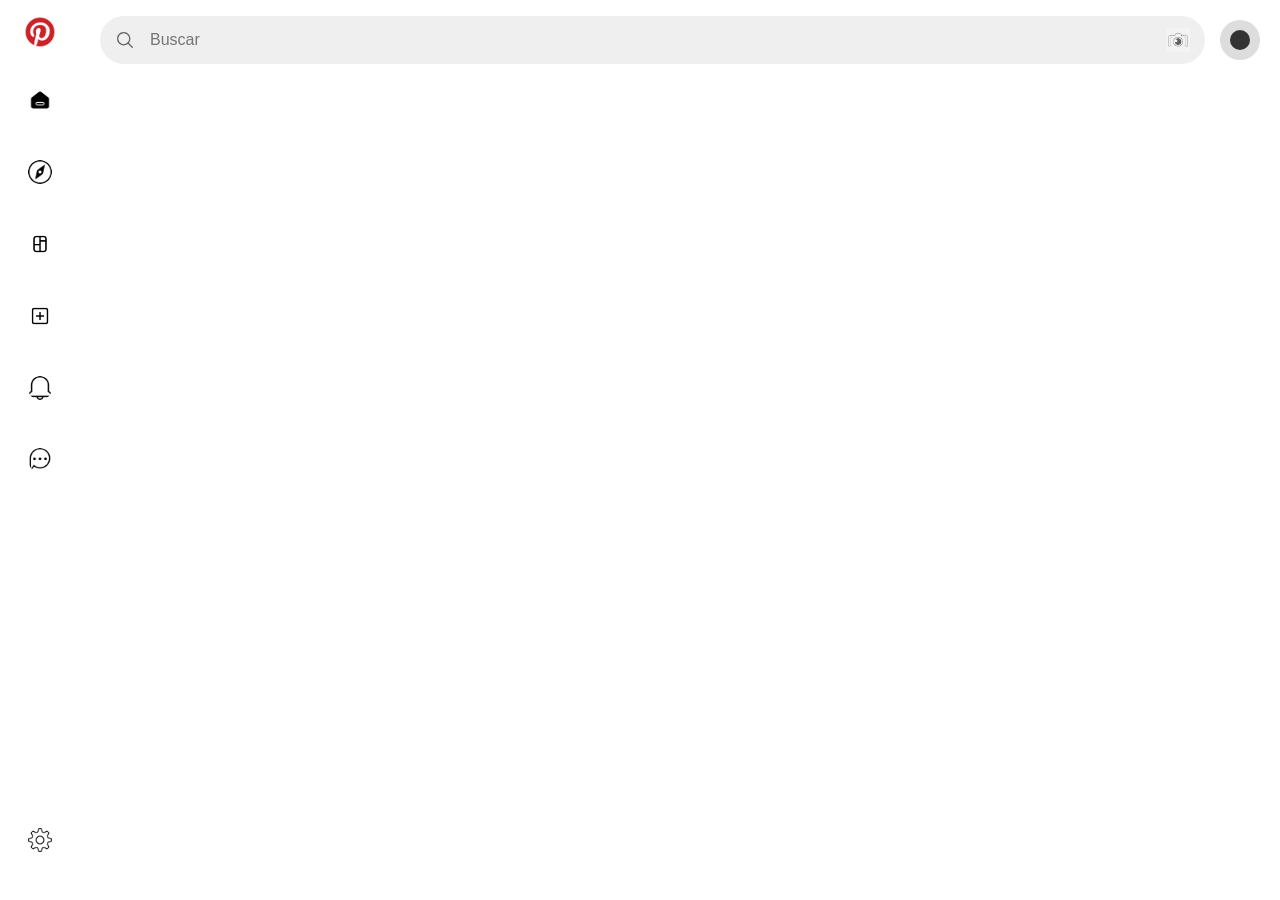
==== index.html @ cf669f78 "cambios iniciales detalle.html y .css" ====
<!DOCTYPE html>
<html lang="es">
<head>
    <meta charset="UTF-8">
    <meta name="viewport" content="width=device-width, initial-scale=1.0">
    <title>Publify</title>
    <script src="https://code.jquery.com/jquery-3.7.1.min.js"></script>
    <link rel="icon" href="/imagenes/pinterest-badge-logo-png_seeklogo-157893.png" type="image/png">
    <link rel="stylesheet" href="/css/index.css">
</head>
<body>

    <nav class="sidebar">
        <div class="logo-container">
            <img src="/imagenes/pinterest-badge-logo-png_seeklogo-157893.png" alt="Pinterest Logo" class="logo-img">
        </div>
        
        <div class="nav-icons">
            <img src="/imagenes/images.png" class="icon" alt="Inicio">
            <img src="/imagenes/images2.png" class="icon" alt="Explorar">
            <img src="/imagenes/collage.png" class="icon" alt="Tableros">
            <img src="/imagenes/filled-plus-2-math.png" class="icon" alt="Crear">
            <img src="/imagenes/552872.png" class="icon" alt="Notificaciones">
            <img src="/imagenes/151801.png" class="icon" alt="Mensajes">
        </div>

        <div class="settings-container">
            <img src="/imagenes/657089.png" class="icon" alt="Ajustes">
        </div>
    </nav>

    <div class="main-wrapper">
        <header>
            <div class="search-container">
                <img src="/imagenes/search.png" class="search-icon" alt="search">
                <input type="text" id="main-search" placeholder="Buscar">
                <img src="/imagenes/camera.png" class="camera-icon" alt="camera">
            </div>
            <div class="profile-icon">
                <svg viewBox="0 0 24 24" width="24" height="24" fill="#333"><circle cx="12" cy="12" r="10"/></svg>
            </div>
        </header>

        <main id="pinterest-container" class="masonry-grid"></main>
    </div>

    <script>
        $(document).ready(function() {
            // Efecto jQuery para el buscador
            $('#main-search').on('focus', function() {
                $('.search-container').css('background-color', '#e0e0e0');
            }).on('blur', function() {
                $('.search-container').css('background-color', '#efefef');
            });
        });
    </script>
    
    <script src="/scripts.js"></script>
</body>
</html>
---- css/index.css ----
/* Reset básico */
* { 
    margin: 0; 
    padding: 0; 
    box-sizing: border-box; 
}

body { 
    display: flex; 
    min-height: 100vh; 
    font-family: -apple-system, BlinkMacSystemFont, "Segoe UI", Roboto, Helvetica, Arial, sans-serif; 
    background-color: #ffffff;
}

/* --- SIDEBAR FIJA --- */
.sidebar { 
    width: 80px; 
    height: 100vh;
    position: fixed;
    left: 0;
    top: 0;
    display: flex; 
    flex-direction: column; 
    align-items: center; 
    padding: 16px 0; 
    background-color: white;
    z-index: 1000;
}

.logo-container { margin-bottom: 24px; }
.logo-img { width: 32px; height: 32px; cursor: pointer; border-radius: 50%; transition: transform 0.2s; }
.logo-img:hover { transform: scale(1.1); }

.nav-icons {
    display: flex;
    flex-direction: column;
    gap: 24px; 
    flex-grow: 1;
}

.settings-container {
    margin-top: auto; 
    padding-bottom: 20px;
}

.icon {
    width: 48px;
    height: 48px;
    padding: 12px;
    display: flex;
    align-items: center;
    justify-content: center;
    cursor: pointer;
    border-radius: 50%;
    transition: background-color 0.2s ease, transform 0.2s;
}

.icon:hover { background-color: #efefef; transform: scale(1.05); }

/* --- CONTENIDO PRINCIPAL --- */
.main-wrapper { 
    flex: 1; 
    margin-left: 80px; 
    display: flex; 
    flex-direction: column; 
}

/* --- HEADER --- */
header {
    display: flex;
    align-items: center;
    padding: 10px 20px;
    height: 80px;
    gap: 15px;
}

.search-container {
    flex-grow: 1;
    display: flex;
    align-items: center;
    background-color: #efefef;
    border-radius: 25px;
    padding: 0 15px;
    height: 48px;
    transition: background-color 0.2s;
}

.search-container:hover { background-color: #e0e0e0; }

.search-icon { width: 20px; height: 20px; opacity: 0.6; }
.camera-icon { width: 24px; height: 24px; cursor: pointer; opacity: 0.6; }

input {
    flex-grow: 1;
    background-color: transparent;
    border: none;
    padding: 10px 15px;
    font-size: 16px;
    outline: none;
}

.profile-icon {
    width: 40px;
    height: 40px;
    border-radius: 50%;
    background-color: #ddd;
    display: flex;
    align-items: center;
    justify-content: center;
    cursor: pointer;
    transition: transform 0.2s;
}

.profile-icon:hover { transform: scale(1.1); }

/* --- CUADRÍCULA MASONRY CON EFECTO HOVER --- */
.masonry-grid { 
    column-count: 5; 
    column-gap: 15px; 
    padding: 20px; 
}

.post-card { 
    display: inline-block;
    width: 100%;
    break-inside: avoid; 
    margin-bottom: 15px;
    cursor: pointer;
    transition: transform 0.3s ease;
    background-color: #ffffff;
    border-radius: 16px;
    box-shadow: 0 2px 5px rgba(0,0,0,0.1); /* Agregado para mejor visibilidad */
    overflow: hidden;
}

.post-card:hover {
    transform: scale(1.02); 
    filter: brightness(90%); 
}

.post-card img { 
    width: 100%; 
    display: block; 
    border-radius: 16px 16px 0 0; 
}

/* Estilo para el texto del título en la tarjeta */
.post-card p {
    padding: 12px 16px;
    font-size: 14px;
    color: #333333;
    font-weight: bold;
    text-align: left;
    white-space: nowrap;
    overflow: hidden;
    text-overflow: ellipsis;
}

.detail-page {
    background-color: rgba(0, 0, 0, 0.7);
    display: flex;
    justify-content: center;
    align-items: center;
    min-height: 100vh;
}

.back-btn {
    position: absolute;
    top: 20px; left: 20px;
    background: white;
    border-radius: 50%;
    width: 40px; height: 40px;
    border: none; cursor: pointer;
}

.pin-img {
    display: block !important;
    visibility: visible !important;
    max-width: 100%;
}

/* Responsividad */
@media (max-width: 1200px) { .masonry-grid { column-count: 4; } }
@media (max-width: 900px) { .masonry-grid { column-count: 3; } }
@media (max-width: 600px) { .masonry-grid { column-count: 2; } }
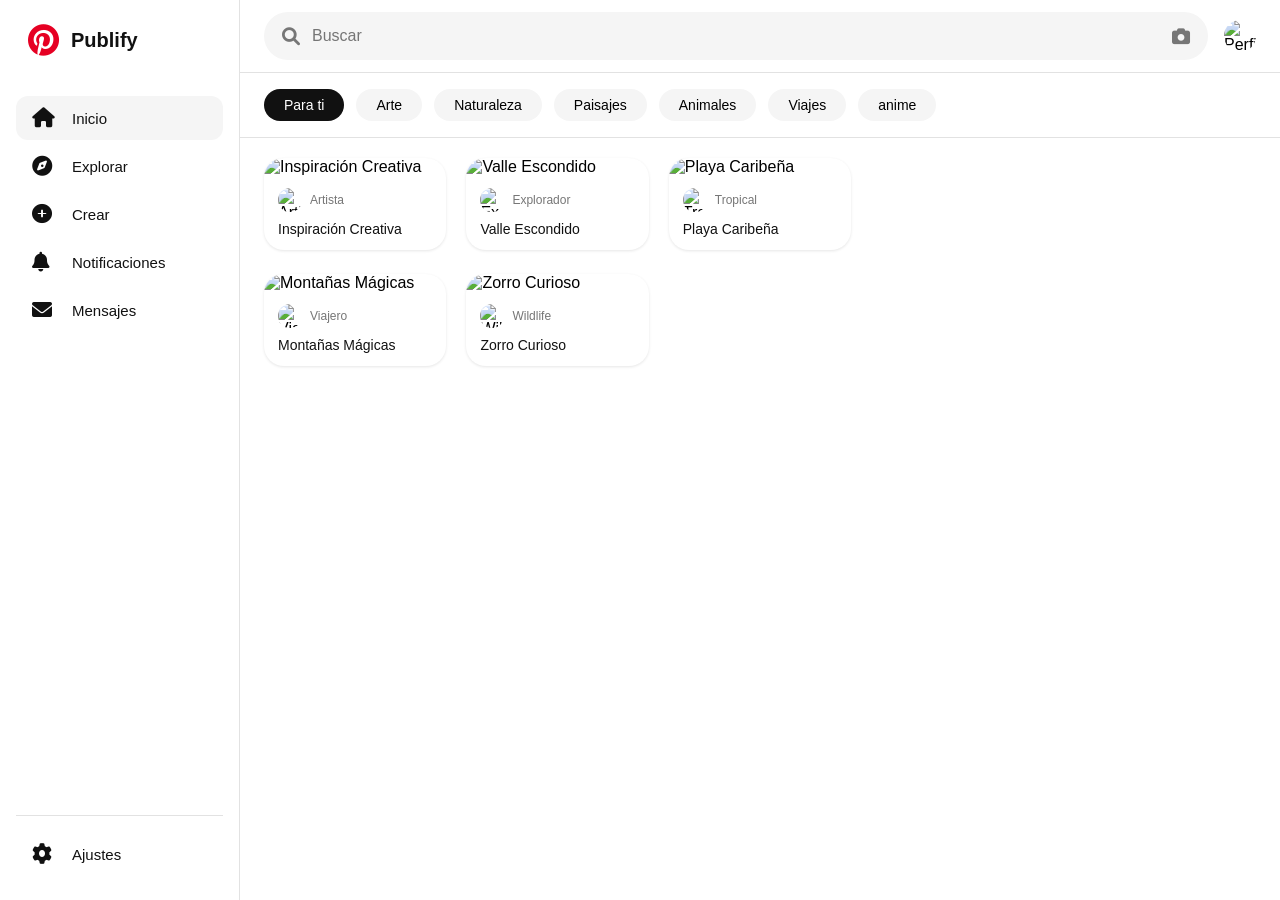
==== commit a2e1bab4: "cambios index simples" ====
--- a/index.html
+++ b/index.html
@@ -3,58 +3,290 @@
 <head>
     <meta charset="UTF-8">
     <meta name="viewport" content="width=device-width, initial-scale=1.0">
-    <title>Publify</title>
+    <title>Publify | Inspiración visual</title>
     <script src="https://code.jquery.com/jquery-3.7.1.min.js"></script>
-    <link rel="icon" href="/imagenes/pinterest-badge-logo-png_seeklogo-157893.png" type="image/png">
+    <link rel="stylesheet" href="https://cdnjs.cloudflare.com/ajax/libs/font-awesome/6.0.0-beta3/css/all.min.css">
     <link rel="stylesheet" href="/css/index.css">
 </head>
 <body>
 
     <nav class="sidebar">
         <div class="logo-container">
-            <img src="/imagenes/pinterest-badge-logo-png_seeklogo-157893.png" alt="Pinterest Logo" class="logo-img">
+            <i class="fab fa-pinterest"></i>
+            <span class="logo-text">Publify</span>
         </div>
         
         <div class="nav-icons">
-            <img src="/imagenes/images.png" class="icon" alt="Inicio">
-            <img src="/imagenes/images2.png" class="icon" alt="Explorar">
-            <img src="/imagenes/collage.png" class="icon" alt="Tableros">
-            <img src="/imagenes/filled-plus-2-math.png" class="icon" alt="Crear">
-            <img src="/imagenes/552872.png" class="icon" alt="Notificaciones">
-            <img src="/imagenes/151801.png" class="icon" alt="Mensajes">
+            <div class="nav-item active"><i class="fas fa-home"></i><span>Inicio</span></div>
+            <div class="nav-item"><i class="fas fa-compass"></i><span>Explorar</span></div>
+            <div class="nav-item"><i class="fas fa-plus-circle"></i><span>Crear</span></div>
+            <div class="nav-item"><i class="fas fa-bell"></i><span>Notificaciones</span></div>
+            <div class="nav-item"><i class="fas fa-envelope"></i><span>Mensajes</span></div>
         </div>
 
         <div class="settings-container">
-            <img src="/imagenes/657089.png" class="icon" alt="Ajustes">
+            <div class="nav-item"><i class="fas fa-cog"></i><span>Ajustes</span></div>
         </div>
     </nav>
 
     <div class="main-wrapper">
         <header>
+            <button class="menu-toggle" id="menuToggle"><i class="fas fa-bars"></i></button>
             <div class="search-container">
-                <img src="/imagenes/search.png" class="search-icon" alt="search">
+                <i class="fas fa-search"></i>
                 <input type="text" id="main-search" placeholder="Buscar">
-                <img src="/imagenes/camera.png" class="camera-icon" alt="camera">
+                <i class="fas fa-camera"></i>
             </div>
             <div class="profile-icon">
-                <svg viewBox="0 0 24 24" width="24" height="24" fill="#333"><circle cx="12" cy="12" r="10"/></svg>
+                <img src="https://i.pravatar.cc/100?img=12" alt="Perfil">
             </div>
         </header>
 
+        <!-- Barra de categorías -->
+        <div class="categories-bar">
+            <button class="category-btn active" data-categoria="todos">Para ti</button>
+            <button class="category-btn" data-categoria="Arte">Arte</button>
+            <button class="category-btn" data-categoria="Naturaleza">Naturaleza</button>
+            <button class="category-btn" data-categoria="Paisajes">Paisajes</button>
+            <button class="category-btn" data-categoria="Animales">Animales</button>
+            <button class="category-btn" data-categoria="Viajes">Viajes</button>
+            <button class="category-btn" data-categoria="Anime">anime</button>
+        </div>
+
         <main id="pinterest-container" class="masonry-grid"></main>
+
+        <div class="loader" id="loader" style="display: none;">
+            <div class="spinner"></div>
+            <p>Cargando más ideas...</p>
+        </div>
     </div>
 
     <script>
         $(document).ready(function() {
-            // Efecto jQuery para el buscador
-            $('#main-search').on('focus', function() {
-                $('.search-container').css('background-color', '#e0e0e0');
-            }).on('blur', function() {
-                $('.search-container').css('background-color', '#efefef');
-            });
+            let allPosts = [];
+            let displayedPosts = [];
+            let currentCategory = 'todos';
+            let isLoading = false;
+            let currentPage = 0;
+            const POSTS_PER_PAGE = 12;
+
+            // ========== OBTENER POSTS DE LA API ==========
+            async function fetchPosts() {
+                try {
+                    const response = await fetch('http://localhost:8000/posts');
+                    allPosts = await response.json();
+                    
+                    // Agregar datos adicionales si faltan
+                    allPosts = allPosts.map(post => ({
+                        ...post,
+                        autor_nombre: post.autor_nombre || "Usuario Anónimo",
+                        categoria: post.categoria || "Inspiración",
+                        likes: Math.floor(Math.random() * 500) + 10
+                    }));
+                    
+                    filterAndDisplayPosts();
+                } catch (error) {
+                    console.error('Error:', error);
+                    // Datos de respaldo
+                    allPosts = [
+                        { id: 1, url: "https://images.unsplash.com/photo-1517841905240-472988babdf9?w=600", titulo: "Inspiración Creativa", categoria: "Arte", autor_nombre: "Artista", likes: 234 },
+                        { id: 2, url: "https://images.unsplash.com/photo-1506744038136-46273834b3fb?w=600", titulo: "Montañas Mágicas", categoria: "Paisajes", autor_nombre: "Viajero", likes: 567 },
+                        { id: 3, url: "https://images.unsplash.com/photo-1470071459604-3b5ec3a7fe05?w=600", titulo: "Valle Escondido", categoria: "Naturaleza", autor_nombre: "Explorador", likes: 892 },
+                        { id: 4, url: "https://images.unsplash.com/photo-1474511320723-9a56873867b5?w=600", titulo: "Zorro Curioso", categoria: "Animales", autor_nombre: "Wildlife", likes: 445 },
+                        { id: 5, url: "https://images.unsplash.com/photo-1507525428034-b723cf961d3e?w=600", titulo: "Playa Caribeña", categoria: "Viajes", autor_nombre: "Tropical", likes: 1234 }
+                    ];
+                    filterAndDisplayPosts();
+                }
+            }
+
+            // ========== FILTRAR POSTS ==========
+            function filterAndDisplayPosts() {
+                let filtered = [...allPosts];
+                
+                // Filtrar por categoría
+                if (currentCategory !== 'todos') {
+                    filtered = filtered.filter(post => post.categoria === currentCategory);
+                }
+                
+                // Filtrar por búsqueda
+                const searchTerm = $('#main-search').val().toLowerCase();
+                if (searchTerm) {
+                    filtered = filtered.filter(post => 
+                        post.titulo.toLowerCase().includes(searchTerm) ||
+                        post.autor_nombre.toLowerCase().includes(searchTerm)
+                    );
+                }
+                
+                displayedPosts = filtered;
+                currentPage = 0;
+                $('#pinterest-container').empty();
+                loadMorePosts();
+            }
+
+            // ========== CARGAR MÁS POSTS (INFINITE SCROLL) ==========
+            function loadMorePosts() {
+                if (isLoading) return;
+                isLoading = true;
+                $('#loader').show();
+                
+                setTimeout(() => {
+                    const start = currentPage * POSTS_PER_PAGE;
+                    const end = start + POSTS_PER_PAGE;
+                    const postsToLoad = displayedPosts.slice(start, end);
+                    
+                    postsToLoad.forEach(post => renderPostCard(post));
+                    
+                    currentPage++;
+                    isLoading = false;
+                    $('#loader').hide();
+                }, 200);
+            }
+
+            // ========== RENDERIZAR TARJETA (CON REDIRECCIÓN FUNCIONAL) ==========
+            function renderPostCard(post) {
+                const card = $('<div>').addClass('post-card');
+                
+                // Verificar si está guardado
+                const isSaved = localStorage.getItem(`saved_${post.id}`) === 'true';
+                
+                // Verificar likes
+                let likesCount = post.likes;
+                let isLiked = false;
+                const savedLikes = localStorage.getItem(`likes_${post.id}`);
+                if (savedLikes) {
+                    const data = JSON.parse(savedLikes);
+                    likesCount = data.count;
+                    isLiked = data.liked;
+                }
+                
+                const cardHtml = `
+                    <div class="post-image-wrapper">
+                        <img src="${post.url}" alt="${post.titulo}" class="pin-img-click" loading="lazy">
+                        <div class="post-overlay">
+                            <button class="save-pin-btn ${isSaved ? 'saved' : ''}" data-id="${post.id}">
+                                <i class="${isSaved ? 'fas fa-check' : 'fas fa-save'}"></i>
+                                <span>${isSaved ? 'Guardado' : 'Guardar'}</span>
+                            </button>
+                            <button class="like-pin-btn ${isLiked ? 'liked' : ''}" data-id="${post.id}">
+                                <i class="${isLiked ? 'fas fa-heart' : 'far fa-heart'}"></i>
+                                <span class="likes-count">${likesCount.toLocaleString()}</span>
+                            </button>
+                        </div>
+                    </div>
+                    <div class="post-info">
+                        <div class="post-author">
+                            <img src="https://i.pravatar.cc/100?img=${post.autor_nombre.length}" alt="${post.autor_nombre}">
+                            <span>${escapeHtml(post.autor_nombre)}</span>
+                        </div>
+                        <p class="post-title">${escapeHtml(post.titulo)}</p>
+                    </div>
+                `;
+                
+                card.html(cardHtml);
+                
+                // ========== REDIRECCIÓN A DETALLE (FUNCIONAL) ==========
+                card.find('.pin-img-click').on('click', function(e) {
+                    e.stopPropagation();
+                    window.location.href = `detalle.html?image=${encodeURIComponent(post.url)}`;
+                });
+                
+                // También redirige al hacer clic en el título o autor
+                card.find('.post-title, .post-author').on('click', function(e) {
+                    e.stopPropagation();
+                    window.location.href = `detalle.html?image=${encodeURIComponent(post.url)}`;
+                });
+                
+                // Botón guardar
+                card.find('.save-pin-btn').on('click', function(e) {
+                    e.stopPropagation();
+                    const btn = $(this);
+                    const postId = btn.data('id');
+                    const isCurrentlySaved = localStorage.getItem(`saved_${postId}`) === 'true';
+                    
+                    if (isCurrentlySaved) {
+                        localStorage.removeItem(`saved_${postId}`);
+                        btn.removeClass('saved');
+                        btn.html('<i class="fas fa-save"></i><span>Guardar</span>');
+                    } else {
+                        localStorage.setItem(`saved_${postId}`, 'true');
+                        btn.addClass('saved');
+                        btn.html('<i class="fas fa-check"></i><span>Guardado</span>');
+                    }
+                });
+                
+                // Botón like
+                card.find('.like-pin-btn').on('click', function(e) {
+                    e.stopPropagation();
+                    const btn = $(this);
+                    const postId = btn.data('id');
+                    const likesKey = `likes_${postId}`;
+                    const savedLikes = localStorage.getItem(likesKey);
+                    let currentLikes, currentLiked;
+                    
+                    if (savedLikes) {
+                        const data = JSON.parse(savedLikes);
+                        currentLikes = data.count;
+                        currentLiked = data.liked;
+                    } else {
+                        currentLikes = post.likes;
+                        currentLiked = false;
+                    }
+                    
+                    if (currentLiked) {
+                        currentLikes--;
+                        currentLiked = false;
+                        btn.removeClass('liked');
+                        btn.find('i').removeClass('fas').addClass('far');
+                    } else {
+                        currentLikes++;
+                        currentLiked = true;
+                        btn.addClass('liked');
+                        btn.find('i').removeClass('far').addClass('fas');
+                    }
+                    
+                    localStorage.setItem(likesKey, JSON.stringify({ count: currentLikes, liked: currentLiked }));
+                    btn.find('.likes-count').text(currentLikes.toLocaleString());
+                });
+                
+                $('#pinterest-container').append(card);
+            }
+
+            // ========== EVENTOS ==========
+            $('#main-search').on('input', function() {
+                filterAndDisplayPosts();
+            });
+            
+            $('.category-btn').on('click', function() {
+                $('.category-btn').removeClass('active');
+                $(this).addClass('active');
+                currentCategory = $(this).data('categoria');
+                filterAndDisplayPosts();
+            });
+            
+            $(window).on('scroll', function() {
+                if ($(window).scrollTop() + $(window).height() > $(document).height() - 300) {
+                    if (!isLoading && displayedPosts.length > currentPage * POSTS_PER_PAGE) {
+                        loadMorePosts();
+                    }
+                }
+            });
+            
+            $('#menuToggle').on('click', function() {
+                $('.sidebar').toggleClass('mobile-open');
+            });
+
+            // ========== UTILIDADES ==========
+            function escapeHtml(text) {
+                if (!text) return '';
+                const div = document.createElement('div');
+                div.textContent = text;
+                return div.innerHTML;
+            }
+
+            // Iniciar
+            fetchPosts();
         });
     </script>
-    
-    <script src="/scripts.js"></script>
+
 </body>
 </html>
--- a/css/index.css
+++ b/css/index.css
@@ -1,185 +1,464 @@
-/* Reset básico */
-* { 
-    margin: 0; 
-    padding: 0; 
-    box-sizing: border-box; 
-}
-
-body { 
-    display: flex; 
-    min-height: 100vh; 
-    font-family: -apple-system, BlinkMacSystemFont, "Segoe UI", Roboto, Helvetica, Arial, sans-serif; 
+/* ========== RESET Y VARIABLES ========== */
+:root {
+    --pinterest-red: #e60023;
+    --pinterest-red-hover: #ad081b;
+    --gray-bg: #f5f5f5;
+    --gray-border: #e2e2e2;
+    --text-dark: #111111;
+    --text-gray: #767676;
+    --sidebar-width: 240px;
+    --sidebar-collapsed: 80px;
+}
+
+* {
+    margin: 0;
+    padding: 0;
+    box-sizing: border-box;
+}
+
+body {
+    display: flex;
+    min-height: 100vh;
+    font-family: -apple-system, BlinkMacSystemFont, "Segoe UI", Roboto, Helvetica, Arial, sans-serif;
     background-color: #ffffff;
-}
-
-/* --- SIDEBAR FIJA --- */
-.sidebar { 
-    width: 80px; 
+    overflow-x: hidden;
+}
+
+/* ========== SIDEBAR MEJORADA ========== */
+.sidebar {
+    width: var(--sidebar-width);
     height: 100vh;
     position: fixed;
     left: 0;
     top: 0;
-    display: flex; 
-    flex-direction: column; 
-    align-items: center; 
-    padding: 16px 0; 
+    display: flex;
+    flex-direction: column;
     background-color: white;
     z-index: 1000;
-}
-
-.logo-container { margin-bottom: 24px; }
-.logo-img { width: 32px; height: 32px; cursor: pointer; border-radius: 50%; transition: transform 0.2s; }
-.logo-img:hover { transform: scale(1.1); }
+    padding: 24px 16px;
+    border-right: 1px solid var(--gray-border);
+    transition: transform 0.3s ease;
+}
+
+.logo-container {
+    display: flex;
+    align-items: center;
+    gap: 12px;
+    margin-bottom: 40px;
+    padding-left: 12px;
+}
+
+.logo-container i {
+    font-size: 32px;
+    color: var(--pinterest-red);
+}
+
+.logo-text {
+    font-size: 20px;
+    font-weight: 700;
+    color: var(--text-dark);
+}
 
 .nav-icons {
+    flex: 1;
     display: flex;
     flex-direction: column;
-    gap: 24px; 
-    flex-grow: 1;
+    gap: 4px;
+}
+
+.nav-item {
+    display: flex;
+    align-items: center;
+    gap: 16px;
+    padding: 12px 16px;
+    border-radius: 12px;
+    cursor: pointer;
+    transition: background-color 0.2s;
+    color: var(--text-dark);
+}
+
+.nav-item:hover {
+    background-color: var(--gray-bg);
+}
+
+.nav-item.active {
+    background-color: var(--gray-bg);
+    font-weight: 500;
+}
+
+.nav-item i {
+    width: 24px;
+    font-size: 20px;
+}
+
+.nav-item span {
+    font-size: 15px;
 }
 
 .settings-container {
-    margin-top: auto; 
-    padding-bottom: 20px;
-}
-
-.icon {
-    width: 48px;
-    height: 48px;
-    padding: 12px;
-    display: flex;
-    align-items: center;
-    justify-content: center;
-    cursor: pointer;
-    border-radius: 50%;
-    transition: background-color 0.2s ease, transform 0.2s;
-}
-
-.icon:hover { background-color: #efefef; transform: scale(1.05); }
-
-/* --- CONTENIDO PRINCIPAL --- */
-.main-wrapper { 
-    flex: 1; 
-    margin-left: 80px; 
-    display: flex; 
-    flex-direction: column; 
-}
-
-/* --- HEADER --- */
+    margin-top: auto;
+    border-top: 1px solid var(--gray-border);
+    padding-top: 16px;
+}
+
+/* ========== CONTENIDO PRINCIPAL ========== */
+.main-wrapper {
+    flex: 1;
+    margin-left: var(--sidebar-width);
+    min-height: 100vh;
+}
+
+/* ========== HEADER MEJORADO ========== */
 header {
-    display: flex;
-    align-items: center;
-    padding: 10px 20px;
-    height: 80px;
-    gap: 15px;
-}
-
-.search-container {
-    flex-grow: 1;
-    display: flex;
-    align-items: center;
-    background-color: #efefef;
-    border-radius: 25px;
-    padding: 0 15px;
-    height: 48px;
-    transition: background-color 0.2s;
-}
-
-.search-container:hover { background-color: #e0e0e0; }
-
-.search-icon { width: 20px; height: 20px; opacity: 0.6; }
-.camera-icon { width: 24px; height: 24px; cursor: pointer; opacity: 0.6; }
-
-input {
-    flex-grow: 1;
-    background-color: transparent;
-    border: none;
-    padding: 10px 15px;
-    font-size: 16px;
-    outline: none;
-}
-
-.profile-icon {
+    position: sticky;
+    top: 0;
+    background: white;
+    z-index: 99;
+    display: flex;
+    align-items: center;
+    padding: 12px 24px;
+    gap: 16px;
+    border-bottom: 1px solid var(--gray-border);
+}
+
+.menu-toggle {
+    display: none;
     width: 40px;
     height: 40px;
     border-radius: 50%;
-    background-color: #ddd;
-    display: flex;
-    align-items: center;
-    justify-content: center;
-    cursor: pointer;
-    transition: transform 0.2s;
-}
-
-.profile-icon:hover { transform: scale(1.1); }
-
-/* --- CUADRÍCULA MASONRY CON EFECTO HOVER --- */
-.masonry-grid { 
-    column-count: 5; 
-    column-gap: 15px; 
-    padding: 20px; 
-}
-
-.post-card { 
+    border: none;
+    background: var(--gray-bg);
+    cursor: pointer;
+    font-size: 18px;
+}
+
+.search-container {
+    flex: 1;
+    display: flex;
+    align-items: center;
+    background-color: var(--gray-bg);
+    border-radius: 40px;
+    padding: 0 18px;
+    height: 48px;
+    gap: 12px;
+    transition: all 0.2s;
+}
+
+.search-container:hover {
+    background-color: #e0e0e0;
+}
+
+.search-container.focused {
+    background-color: white;
+    box-shadow: 0 0 0 2px var(--pinterest-red);
+}
+
+.search-container i {
+    color: var(--text-gray);
+    font-size: 18px;
+}
+
+.search-container input {
+    flex: 1;
+    background: transparent;
+    border: none;
+    outline: none;
+    font-size: 16px;
+}
+
+.header-actions {
+    display: flex;
+    align-items: center;
+    gap: 20px;
+}
+
+.header-actions i {
+    font-size: 22px;
+    color: var(--text-dark);
+    cursor: pointer;
+}
+
+.profile-icon {
+    display: flex;
+    align-items: center;
+    gap: 8px;
+    cursor: pointer;
+}
+
+.profile-icon img {
+    width: 32px;
+    height: 32px;
+    border-radius: 50%;
+    object-fit: cover;
+}
+
+/* ========== BARRA DE CATEGORÍAS ========== */
+.categories-bar {
+    display: flex;
+    gap: 12px;
+    padding: 16px 24px;
+    overflow-x: auto;
+    white-space: nowrap;
+    scrollbar-width: none;
+    border-bottom: 1px solid var(--gray-border);
+    background: white;
+    position: sticky;
+    top: 73px;
+    z-index: 98;
+}
+
+.categories-bar::-webkit-scrollbar {
+    display: none;
+}
+
+.category-btn {
+    padding: 8px 20px;
+    border-radius: 40px;
+    border: none;
+    background: var(--gray-bg);
+    font-size: 14px;
+    font-weight: 500;
+    cursor: pointer;
+    transition: all 0.2s;
+}
+
+.category-btn:hover {
+    background: #e0e0e0;
+}
+
+.category-btn.active {
+    background: var(--text-dark);
+    color: white;
+}
+
+/* ========== MASONRY GRID MEJORADO ========== */
+.masonry-grid {
+    column-count: 5;
+    column-gap: 20px;
+    padding: 20px 24px;
+}
+
+.post-card {
     display: inline-block;
     width: 100%;
-    break-inside: avoid; 
-    margin-bottom: 15px;
-    cursor: pointer;
-    transition: transform 0.3s ease;
-    background-color: #ffffff;
-    border-radius: 16px;
-    box-shadow: 0 2px 5px rgba(0,0,0,0.1); /* Agregado para mejor visibilidad */
+    break-inside: avoid;
+    margin-bottom: 20px;
+    background: white;
+    border-radius: 20px;
     overflow: hidden;
+    transition: transform 0.2s, box-shadow 0.2s;
+    box-shadow: 0 1px 3px rgba(0, 0, 0, 0.1);
 }
 
 .post-card:hover {
-    transform: scale(1.02); 
-    filter: brightness(90%); 
-}
-
-.post-card img { 
-    width: 100%; 
-    display: block; 
-    border-radius: 16px 16px 0 0; 
-}
-
-/* Estilo para el texto del título en la tarjeta */
-.post-card p {
-    padding: 12px 16px;
+    transform: translateY(-2px);
+    box-shadow: 0 8px 20px rgba(0, 0, 0, 0.1);
+}
+
+/* WRAPPER DE IMAGEN CON OVERLAY */
+.post-image-wrapper {
+    position: relative;
+    cursor: pointer;
+}
+
+.post-image-wrapper img {
+    width: 100%;
+    display: block;
+    transition: filter 0.2s;
+}
+
+.post-card:hover .post-image-wrapper img {
+    filter: brightness(95%);
+}
+
+.post-overlay {
+    position: absolute;
+    top: 12px;
+    right: 12px;
+    left: 12px;
+    display: flex;
+    justify-content: space-between;
+    gap: 8px;
+    opacity: 0;
+    transition: opacity 0.2s;
+}
+
+.post-card:hover .post-overlay {
+    opacity: 1;
+}
+
+.save-pin-btn, .like-pin-btn {
+    display: flex;
+    align-items: center;
+    gap: 6px;
+    padding: 8px 14px;
+    border-radius: 40px;
+    border: none;
+    font-weight: 600;
+    font-size: 13px;
+    cursor: pointer;
+    transition: all 0.2s;
+    background: white;
+    color: var(--text-dark);
+}
+
+.save-pin-btn {
+    background: var(--pinterest-red);
+    color: white;
+}
+
+.save-pin-btn.saved {
+    background: var(--text-dark);
+}
+
+.save-pin-btn:hover {
+    transform: scale(1.02);
+}
+
+.like-pin-btn {
+    background: white;
+    gap: 4px;
+}
+
+.like-pin-btn.liked {
+    background: var(--pinterest-red);
+    color: white;
+}
+
+.like-pin-btn.liked i {
+    color: white;
+}
+
+.like-pin-btn:hover {
+    transform: scale(1.02);
+}
+
+.likes-count {
+    font-size: 13px;
+}
+
+/* INFORMACIÓN DE LA TARJETA */
+.post-info {
+    padding: 12px 14px;
+}
+
+.post-author {
+    display: flex;
+    align-items: center;
+    gap: 8px;
+    margin-bottom: 8px;
+}
+
+.post-author img {
+    width: 24px;
+    height: 24px;
+    border-radius: 50%;
+    object-fit: cover;
+}
+
+.post-author span {
+    font-size: 12px;
+    color: var(--text-gray);
+}
+
+.post-title {
     font-size: 14px;
-    color: #333333;
-    font-weight: bold;
-    text-align: left;
-    white-space: nowrap;
+    font-weight: 500;
+    color: var(--text-dark);
+    line-height: 1.3;
+    display: -webkit-box;
+    -webkit-line-clamp: 2;
+    -webkit-box-orient: vertical;
     overflow: hidden;
-    text-overflow: ellipsis;
-}
-
-.detail-page {
-    background-color: rgba(0, 0, 0, 0.7);
-    display: flex;
-    justify-content: center;
-    align-items: center;
-    min-height: 100vh;
-}
-
-.back-btn {
-    position: absolute;
-    top: 20px; left: 20px;
-    background: white;
+}
+
+/* ========== LOADER ========== */
+.loader {
+    text-align: center;
+    padding: 40px;
+}
+
+.spinner {
+    width: 40px;
+    height: 40px;
+    border: 3px solid var(--gray-border);
+    border-top-color: var(--pinterest-red);
     border-radius: 50%;
-    width: 40px; height: 40px;
-    border: none; cursor: pointer;
-}
-
-.pin-img {
-    display: block !important;
-    visibility: visible !important;
-    max-width: 100%;
-}
-
-/* Responsividad */
-@media (max-width: 1200px) { .masonry-grid { column-count: 4; } }
-@media (max-width: 900px) { .masonry-grid { column-count: 3; } }
-@media (max-width: 600px) { .masonry-grid { column-count: 2; } }
+    margin: 0 auto 12px;
+    animation: spin 0.8s linear infinite;
+}
+
+@keyframes spin {
+    to { transform: rotate(360deg); }
+}
+
+.loader p {
+    color: var(--text-gray);
+    font-size: 14px;
+}
+
+/* ========== ANIMACIONES ========== */
+@keyframes likeAnimation {
+    0% { transform: scale(1); }
+    50% { transform: scale(1.2); }
+    100% { transform: scale(1); }
+}
+
+.like-animation {
+    animation: likeAnimation 0.3s ease;
+}
+
+@keyframes savedAnimation {
+    0% { transform: scale(1); }
+    50% { transform: scale(0.95); }
+    100% { transform: scale(1); }
+}
+
+.saved-animation {
+    animation: savedAnimation 0.3s ease;
+}
+
+/* ========== RESPONSIVE ========== */
+@media (max-width: 1200px) {
+    .masonry-grid { column-count: 4; }
+}
+
+@media (max-width: 900px) {
+    .sidebar {
+        transform: translateX(-100%);
+    }
+    
+    .sidebar.mobile-open {
+        transform: translateX(0);
+    }
+    
+    .main-wrapper {
+        margin-left: 0;
+    }
+    
+    .menu-toggle {
+        display: flex;
+        align-items: center;
+        justify-content: center;
+    }
+    
+    .masonry-grid { column-count: 3; }
+    .categories-bar { top: 69px; }
+}
+
+@media (max-width: 600px) {
+    .masonry-grid { column-count: 2; column-gap: 12px; padding: 12px; }
+    .categories-bar { padding: 12px 16px; top: 65px; }
+    header { padding: 10px 16px; }
+    .search-container { padding: 0 12px; }
+    .search-container input { font-size: 14px; }
+    .post-info { padding: 8px 10px; }
+    .post-title { font-size: 12px; }
+    .save-pin-btn, .like-pin-btn { padding: 6px 10px; font-size: 11px; }
+}
+
+@media (max-width: 480px) {
+    .masonry-grid { column-count: 2; }
+    .header-actions i:first-child { display: none; }
+    .category-btn { padding: 6px 14px; font-size: 12px; }
+}
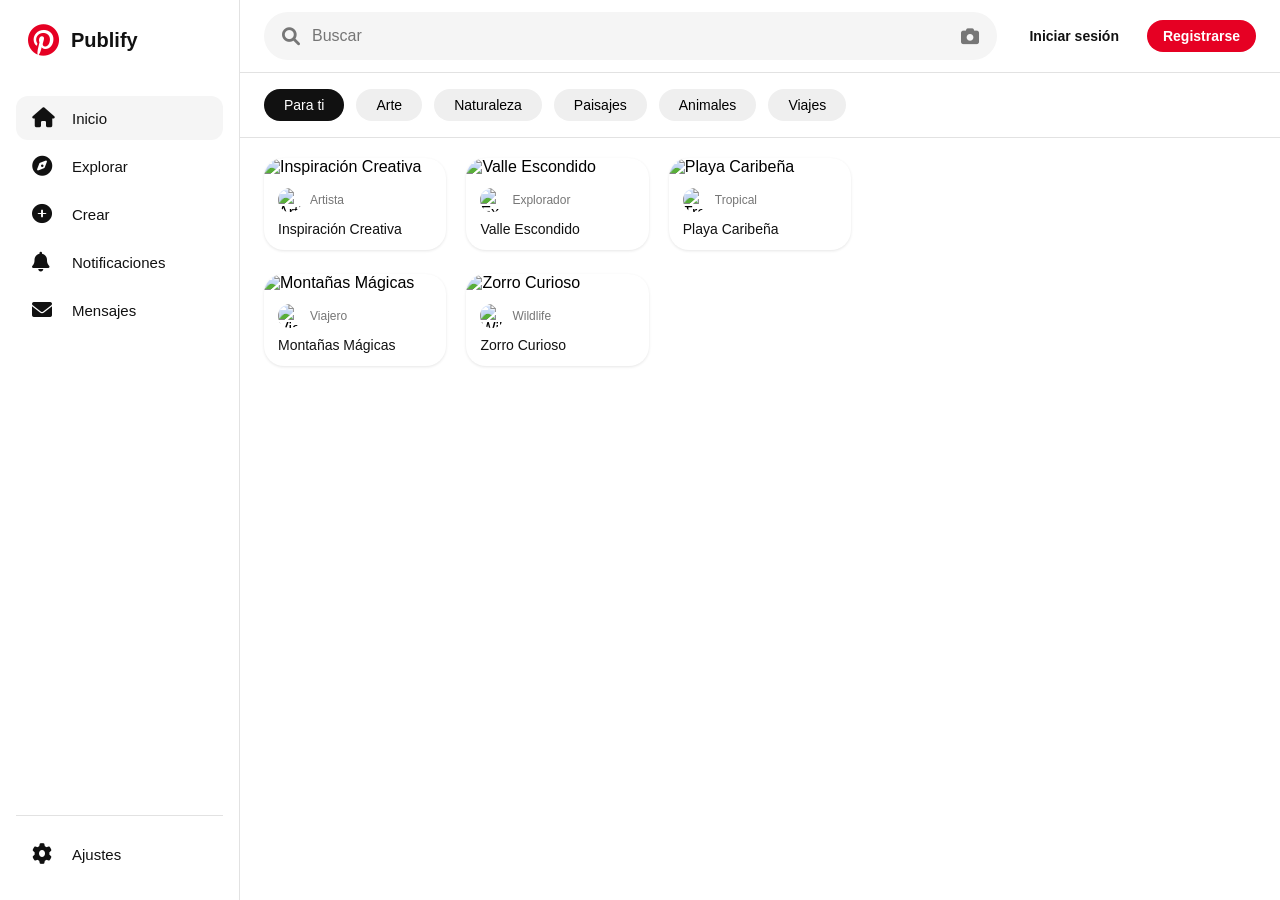
==== commit f050fbdf: "Avance index,login.detalles" ====
--- a/index.html
+++ b/index.html
@@ -7,9 +7,289 @@
     <script src="https://code.jquery.com/jquery-3.7.1.min.js"></script>
     <link rel="stylesheet" href="https://cdnjs.cloudflare.com/ajax/libs/font-awesome/6.0.0-beta3/css/all.min.css">
     <link rel="stylesheet" href="/css/index.css">
+    <style>
+        /* Estilos adicionales de autenticación */
+        .header-actions {
+            display: flex;
+            align-items: center;
+            gap: 12px;
+        }
+
+        .auth-btn {
+            padding: 8px 16px;
+            border-radius: 40px;
+            font-size: 14px;
+            font-weight: 600;
+            text-decoration: none;
+            transition: all 0.2s;
+        }
+
+        .login-btn-header {
+            background: transparent;
+            color: #111;
+        }
+
+        .login-btn-header:hover {
+            background: #efefef;
+        }
+
+        .register-btn-header {
+            background: #e60023;
+            color: white;
+        }
+
+        .register-btn-header:hover {
+            background: #ad081b;
+        }
+
+        .user-menu {
+            position: relative;
+        }
+
+        .profile-icon {
+            display: flex;
+            align-items: center;
+            gap: 8px;
+            cursor: pointer;
+            padding: 4px 8px;
+            border-radius: 40px;
+            transition: background 0.2s;
+        }
+
+        .profile-icon:hover {
+            background: #efefef;
+        }
+
+        .user-avatar {
+            width: 32px;
+            height: 32px;
+            border-radius: 50%;
+            display: flex;
+            align-items: center;
+            justify-content: center;
+            color: white;
+            font-weight: 600;
+            font-size: 14px;
+        }
+
+        .user-dropdown {
+            position: absolute;
+            top: 45px;
+            right: 0;
+            background: white;
+            border-radius: 16px;
+            box-shadow: 0 8px 24px rgba(0, 0, 0, 0.15);
+            min-width: 220px;
+            z-index: 1000;
+            display: none;
+            overflow: hidden;
+        }
+
+        .dropdown-header {
+            padding: 12px 16px;
+        }
+
+        .dropdown-header strong {
+            display: block;
+            font-size: 14px;
+        }
+
+        .dropdown-header span {
+            font-size: 12px;
+            color: #767676;
+        }
+
+        .dropdown-divider {
+            height: 1px;
+            background: #e2e2e2;
+            margin: 4px 0;
+        }
+
+        .dropdown-item {
+            display: flex;
+            align-items: center;
+            gap: 12px;
+            padding: 10px 16px;
+            color: #111;
+            text-decoration: none;
+            font-size: 14px;
+            cursor: pointer;
+            width: 100%;
+            text-align: left;
+            background: none;
+            border: none;
+        }
+
+        .dropdown-item:hover {
+            background: #f5f5f5;
+        }
+
+        .logout-btn {
+            color: #e60023;
+        }
+
+        .logout-btn i {
+            color: #e60023;
+        }
+
+        /* Overlay y estilos de tarjetas */
+        .post-image-wrapper {
+            position: relative;
+            cursor: pointer;
+        }
+
+        .post-overlay {
+            position: absolute;
+            top: 12px;
+            right: 12px;
+            left: 12px;
+            display: flex;
+            justify-content: space-between;
+            gap: 8px;
+            opacity: 0;
+            transition: opacity 0.2s;
+        }
+
+        .post-card:hover .post-overlay {
+            opacity: 1;
+        }
+
+        .save-pin-btn, .like-pin-btn {
+            display: flex;
+            align-items: center;
+            gap: 6px;
+            padding: 8px 14px;
+            border-radius: 40px;
+            border: none;
+            font-weight: 600;
+            font-size: 13px;
+            cursor: pointer;
+            background: white;
+        }
+
+        .save-pin-btn {
+            background: #e60023;
+            color: white;
+        }
+
+        .save-pin-btn.saved {
+            background: #111;
+        }
+
+        .like-pin-btn.liked {
+            background: #e60023;
+            color: white;
+        }
+
+        .post-info {
+            padding: 12px 14px;
+        }
+
+        .post-author {
+            display: flex;
+            align-items: center;
+            gap: 8px;
+            margin-bottom: 8px;
+        }
+
+        .post-author img {
+            width: 24px;
+            height: 24px;
+            border-radius: 50%;
+        }
+
+        .post-author span {
+            font-size: 12px;
+            color: #767676;
+        }
+
+        .post-title {
+            font-size: 14px;
+            font-weight: 500;
+        }
+
+        .loader {
+            text-align: center;
+            padding: 40px;
+        }
+
+        .spinner {
+            width: 40px;
+            height: 40px;
+            border: 3px solid #e2e2e2;
+            border-top-color: #e60023;
+            border-radius: 50%;
+            margin: 0 auto 12px;
+            animation: spin 0.8s linear infinite;
+        }
+
+        @keyframes spin {
+            to { transform: rotate(360deg); }
+        }
+
+        .categories-bar {
+            display: flex;
+            gap: 12px;
+            padding: 16px 24px;
+            overflow-x: auto;
+            border-bottom: 1px solid #e2e2e2;
+            background: white;
+            position: sticky;
+            top: 73px;
+            z-index: 98;
+        }
+
+        .category-btn {
+            padding: 8px 20px;
+            border-radius: 40px;
+            border: none;
+            background: #efefef;
+            font-size: 14px;
+            cursor: pointer;
+        }
+
+        .category-btn.active {
+            background: #111;
+            color: white;
+        }
+
+        .menu-toggle {
+            display: none;
+            width: 40px;
+            height: 40px;
+            border-radius: 50%;
+            border: none;
+            background: #efefef;
+            cursor: pointer;
+            font-size: 18px;
+        }
+
+        @media (max-width: 900px) {
+            .sidebar {
+                position: fixed;
+                left: -240px;
+                transition: left 0.3s;
+                z-index: 1000;
+                background: white;
+                height: 100vh;
+            }
+            .sidebar.mobile-open {
+                left: 0;
+            }
+            .menu-toggle {
+                display: flex;
+                align-items: center;
+                justify-content: center;
+            }
+            .main-wrapper {
+                margin-left: 0;
+            }
+        }
+    </style>
 </head>
 <body>
 
+    <!-- BARRA LATERAL -->
     <nav class="sidebar">
         <div class="logo-container">
             <i class="fab fa-pinterest"></i>
@@ -37,8 +317,10 @@
                 <input type="text" id="main-search" placeholder="Buscar">
                 <i class="fas fa-camera"></i>
             </div>
-            <div class="profile-icon">
-                <img src="https://i.pravatar.cc/100?img=12" alt="Perfil">
+            
+            <!-- SECCIÓN DE USUARIO -->
+            <div class="header-actions" id="headerActions">
+                <!-- Se carga dinámicamente -->
             </div>
         </header>
 
@@ -50,7 +332,6 @@
             <button class="category-btn" data-categoria="Paisajes">Paisajes</button>
             <button class="category-btn" data-categoria="Animales">Animales</button>
             <button class="category-btn" data-categoria="Viajes">Viajes</button>
-            <button class="category-btn" data-categoria="Anime">anime</button>
         </div>
 
         <main id="pinterest-container" class="masonry-grid"></main>
@@ -70,13 +351,83 @@
             let currentPage = 0;
             const POSTS_PER_PAGE = 12;
 
+            // ========== GESTIÓN DE USUARIO ==========
+            function updateUserUI() {
+                const token = localStorage.getItem('token');
+                const user = JSON.parse(localStorage.getItem('user') || 'null');
+                const headerActions = $('#headerActions');
+                
+                if (token && user) {
+                    headerActions.html(`
+                        <div class="user-menu">
+                            <div class="profile-icon" id="userMenuBtn">
+                                <div class="user-avatar" style="background-color: ${user.avatar_color || '#e60023'}">
+                                    ${user.nombre ? user.nombre.charAt(0).toUpperCase() : 'U'}
+                                </div>
+                                <i class="fas fa-chevron-down"></i>
+                            </div>
+                            <div class="user-dropdown" id="userDropdown">
+                                <div class="dropdown-header">
+                                    <strong>${user.nombre || user.username}</strong>
+                                    <span>@${user.username}</span>
+                                </div>
+                                <div class="dropdown-divider"></div>
+                                <a href="profile.html" class="dropdown-item">
+                                    <i class="fas fa-user"></i> Mi perfil
+                                </a>
+                                <div class="dropdown-divider"></div>
+                                <button id="logoutBtn" class="dropdown-item logout-btn">
+                                    <i class="fas fa-sign-out-alt"></i> Cerrar sesión
+                                </button>
+                            </div>
+                        </div>
+                    `);
+                    
+                    $('#userMenuBtn').on('click', function(e) {
+                        e.stopPropagation();
+                        $('#userDropdown').toggle();
+                    });
+                    
+                    $(document).on('click', function() {
+                        $('#userDropdown').hide();
+                    });
+                    
+                    $('#logoutBtn').on('click', function() {
+                        localStorage.removeItem('token');
+                        localStorage.removeItem('user');
+                        updateUserUI();
+                        location.reload();
+                    });
+                } else {
+                    headerActions.html(`
+                        <a href="login.html" class="auth-btn login-btn-header">Iniciar sesión</a>
+                        <a href="register.html" class="auth-btn register-btn-header">Registrarse</a>
+                    `);
+                }
+            }
+
+            function verifyToken() {
+                const token = localStorage.getItem('token');
+                if (token) {
+                    $.ajax({
+                        url: 'http://localhost:8000/api/auth/verify',
+                        method: 'GET',
+                        headers: { 'Authorization': `Bearer ${token}` },
+                        error: function() {
+                            localStorage.removeItem('token');
+                            localStorage.removeItem('user');
+                            updateUserUI();
+                        }
+                    });
+                }
+            }
+
             // ========== OBTENER POSTS DE LA API ==========
             async function fetchPosts() {
                 try {
                     const response = await fetch('http://localhost:8000/posts');
                     allPosts = await response.json();
                     
-                    // Agregar datos adicionales si faltan
                     allPosts = allPosts.map(post => ({
                         ...post,
                         autor_nombre: post.autor_nombre || "Usuario Anónimo",
@@ -87,7 +438,6 @@
                     filterAndDisplayPosts();
                 } catch (error) {
                     console.error('Error:', error);
-                    // Datos de respaldo
                     allPosts = [
                         { id: 1, url: "https://images.unsplash.com/photo-1517841905240-472988babdf9?w=600", titulo: "Inspiración Creativa", categoria: "Arte", autor_nombre: "Artista", likes: 234 },
                         { id: 2, url: "https://images.unsplash.com/photo-1506744038136-46273834b3fb?w=600", titulo: "Montañas Mágicas", categoria: "Paisajes", autor_nombre: "Viajero", likes: 567 },
@@ -103,12 +453,10 @@
             function filterAndDisplayPosts() {
                 let filtered = [...allPosts];
                 
-                // Filtrar por categoría
                 if (currentCategory !== 'todos') {
                     filtered = filtered.filter(post => post.categoria === currentCategory);
                 }
                 
-                // Filtrar por búsqueda
                 const searchTerm = $('#main-search').val().toLowerCase();
                 if (searchTerm) {
                     filtered = filtered.filter(post => 
@@ -123,7 +471,7 @@
                 loadMorePosts();
             }
 
-            // ========== CARGAR MÁS POSTS (INFINITE SCROLL) ==========
+            // ========== CARGAR MÁS POSTS ==========
             function loadMorePosts() {
                 if (isLoading) return;
                 isLoading = true;
@@ -142,14 +490,12 @@
                 }, 200);
             }
 
-            // ========== RENDERIZAR TARJETA (CON REDIRECCIÓN FUNCIONAL) ==========
+            // ========== RENDERIZAR TARJETA ==========
             function renderPostCard(post) {
                 const card = $('<div>').addClass('post-card');
                 
-                // Verificar si está guardado
                 const isSaved = localStorage.getItem(`saved_${post.id}`) === 'true';
                 
-                // Verificar likes
                 let likesCount = post.likes;
                 let isLiked = false;
                 const savedLikes = localStorage.getItem(`likes_${post.id}`);
@@ -184,19 +530,18 @@
                 
                 card.html(cardHtml);
                 
-                // ========== REDIRECCIÓN A DETALLE (FUNCIONAL) ==========
+                // Redirección a detalle
                 card.find('.pin-img-click').on('click', function(e) {
                     e.stopPropagation();
                     window.location.href = `detalle.html?image=${encodeURIComponent(post.url)}`;
                 });
                 
-                // También redirige al hacer clic en el título o autor
                 card.find('.post-title, .post-author').on('click', function(e) {
                     e.stopPropagation();
                     window.location.href = `detalle.html?image=${encodeURIComponent(post.url)}`;
                 });
                 
-                // Botón guardar
+                // Guardar pin
                 card.find('.save-pin-btn').on('click', function(e) {
                     e.stopPropagation();
                     const btn = $(this);
@@ -214,7 +559,7 @@
                     }
                 });
                 
-                // Botón like
+                // Like
                 card.find('.like-pin-btn').on('click', function(e) {
                     e.stopPropagation();
                     const btn = $(this);
@@ -249,6 +594,14 @@
                 });
                 
                 $('#pinterest-container').append(card);
+            }
+
+            // ========== UTILIDADES ==========
+            function escapeHtml(text) {
+                if (!text) return '';
+                const div = document.createElement('div');
+                div.textContent = text;
+                return div.innerHTML;
             }
 
             // ========== EVENTOS ==========
@@ -275,15 +628,9 @@
                 $('.sidebar').toggleClass('mobile-open');
             });
 
-            // ========== UTILIDADES ==========
-            function escapeHtml(text) {
-                if (!text) return '';
-                const div = document.createElement('div');
-                div.textContent = text;
-                return div.innerHTML;
-            }
-
-            // Iniciar
+            // ========== INICIALIZAR ==========
+            updateUserUI();
+            verifyToken();
             fetchPosts();
         });
     </script>
--- a/css/index.css
+++ b/css/index.css
@@ -368,6 +368,7 @@
     line-height: 1.3;
     display: -webkit-box;
     -webkit-line-clamp: 2;
+    line-clamp: 2;
     -webkit-box-orient: vertical;
     overflow: hidden;
 }
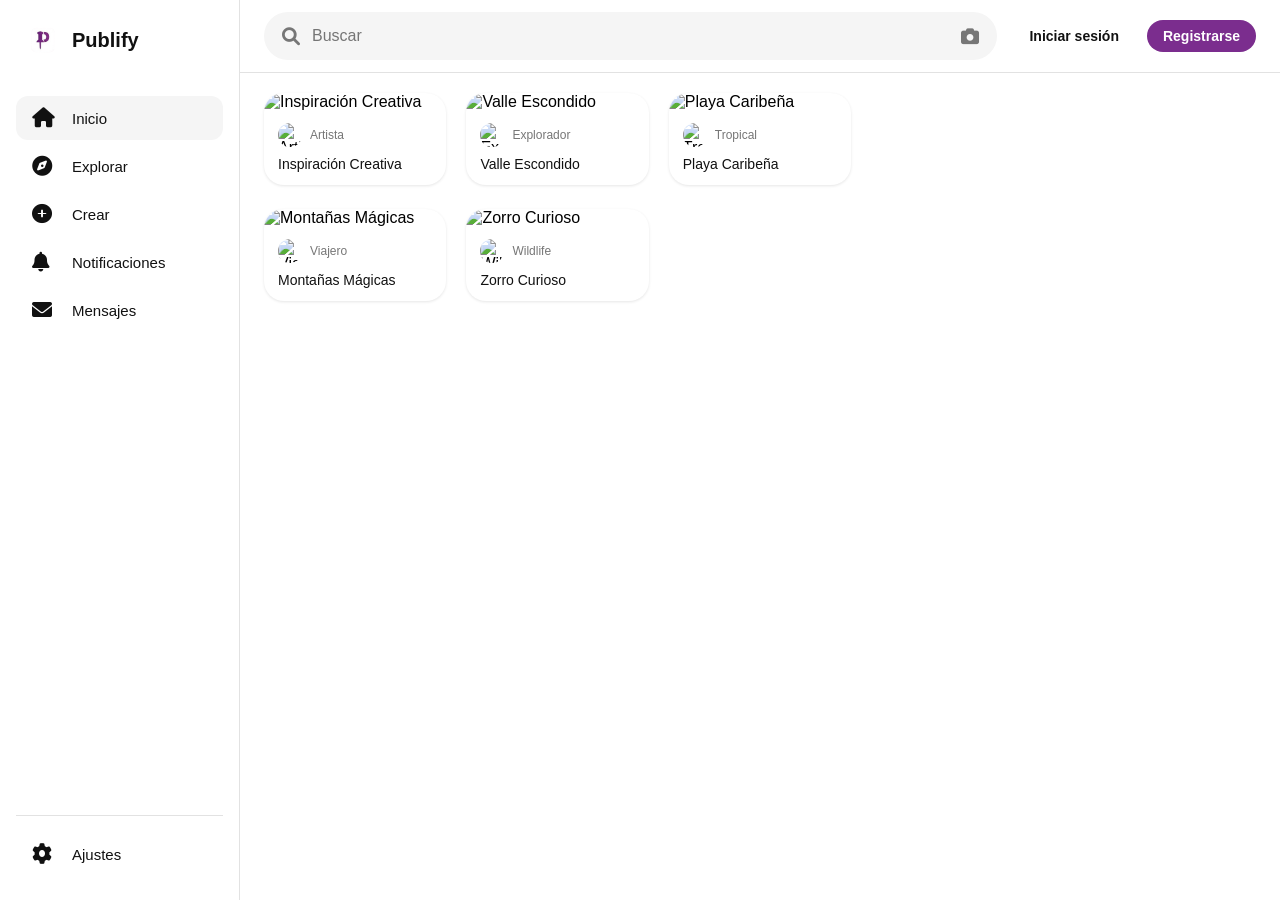
==== commit d61fe7c7: "colores pagina web" ====
--- a/index.html
+++ b/index.html
@@ -8,7 +8,7 @@
     <link rel="stylesheet" href="https://cdnjs.cloudflare.com/ajax/libs/font-awesome/6.0.0-beta3/css/all.min.css">
     <link rel="stylesheet" href="/css/index.css">
     <style>
-        /* Estilos adicionales de autenticación */
+        /* ========== ESTILOS EXCLUSIVOS DE AUTENTICACIÓN ========== */
         .header-actions {
             display: flex;
             align-items: center;
@@ -34,12 +34,12 @@
         }
 
         .register-btn-header {
-            background: #e60023;
+            background: #7B2D8E;
             color: white;
         }
 
         .register-btn-header:hover {
-            background: #ad081b;
+            background: #5a1a6b;
         }
 
         .user-menu {
@@ -125,11 +125,11 @@
         }
 
         .logout-btn {
-            color: #e60023;
+            color: #7B2D8E;
         }
 
         .logout-btn i {
-            color: #e60023;
+            color: #7B2D8E;
         }
 
         /* Overlay y estilos de tarjetas */
@@ -168,7 +168,7 @@
         }
 
         .save-pin-btn {
-            background: #e60023;
+            background: #7B2D8E;
             color: white;
         }
 
@@ -177,7 +177,7 @@
         }
 
         .like-pin-btn.liked {
-            background: #e60023;
+            background: #7B2D8E;
             color: white;
         }
 
@@ -217,7 +217,7 @@
             width: 40px;
             height: 40px;
             border: 3px solid #e2e2e2;
-            border-top-color: #e60023;
+            border-top-color: #7B2D8E;
             border-radius: 50%;
             margin: 0 auto 12px;
             animation: spin 0.8s linear infinite;
@@ -225,32 +225,6 @@
 
         @keyframes spin {
             to { transform: rotate(360deg); }
-        }
-
-        .categories-bar {
-            display: flex;
-            gap: 12px;
-            padding: 16px 24px;
-            overflow-x: auto;
-            border-bottom: 1px solid #e2e2e2;
-            background: white;
-            position: sticky;
-            top: 73px;
-            z-index: 98;
-        }
-
-        .category-btn {
-            padding: 8px 20px;
-            border-radius: 40px;
-            border: none;
-            background: #efefef;
-            font-size: 14px;
-            cursor: pointer;
-        }
-
-        .category-btn.active {
-            background: #111;
-            color: white;
         }
 
         .menu-toggle {
@@ -292,14 +266,14 @@
     <!-- BARRA LATERAL -->
     <nav class="sidebar">
         <div class="logo-container">
-            <i class="fab fa-pinterest"></i>
+            <img src="/imagenes/descarga.png" alt="Logo Publify" class="logo-img">
             <span class="logo-text">Publify</span>
         </div>
         
         <div class="nav-icons">
             <div class="nav-item active"><i class="fas fa-home"></i><span>Inicio</span></div>
             <div class="nav-item"><i class="fas fa-compass"></i><span>Explorar</span></div>
-            <div class="nav-item"><i class="fas fa-plus-circle"></i><span>Crear</span></div>
+            <div class="nav-item" id="createNavBtn"><i class="fas fa-plus-circle"></i><span>Crear</span></div>
             <div class="nav-item"><i class="fas fa-bell"></i><span>Notificaciones</span></div>
             <div class="nav-item"><i class="fas fa-envelope"></i><span>Mensajes</span></div>
         </div>
@@ -324,16 +298,6 @@
             </div>
         </header>
 
-        <!-- Barra de categorías -->
-        <div class="categories-bar">
-            <button class="category-btn active" data-categoria="todos">Para ti</button>
-            <button class="category-btn" data-categoria="Arte">Arte</button>
-            <button class="category-btn" data-categoria="Naturaleza">Naturaleza</button>
-            <button class="category-btn" data-categoria="Paisajes">Paisajes</button>
-            <button class="category-btn" data-categoria="Animales">Animales</button>
-            <button class="category-btn" data-categoria="Viajes">Viajes</button>
-        </div>
-
         <main id="pinterest-container" class="masonry-grid"></main>
 
         <div class="loader" id="loader" style="display: none;">
@@ -346,7 +310,6 @@
         $(document).ready(function() {
             let allPosts = [];
             let displayedPosts = [];
-            let currentCategory = 'todos';
             let isLoading = false;
             let currentPage = 0;
             const POSTS_PER_PAGE = 12;
@@ -361,15 +324,15 @@
                     headerActions.html(`
                         <div class="user-menu">
                             <div class="profile-icon" id="userMenuBtn">
-                                <div class="user-avatar" style="background-color: ${user.avatar_color || '#e60023'}">
+                                <div class="user-avatar" style="background-color: ${user.avatar_color || '#7B2D8E'}">
                                     ${user.nombre ? user.nombre.charAt(0).toUpperCase() : 'U'}
                                 </div>
                                 <i class="fas fa-chevron-down"></i>
                             </div>
                             <div class="user-dropdown" id="userDropdown">
                                 <div class="dropdown-header">
-                                    <strong>${user.nombre || user.username}</strong>
-                                    <span>@${user.username}</span>
+                                    <strong>${escapeHtml(user.nombre || user.username)}</strong>
+                                    <span>@${escapeHtml(user.username)}</span>
                                 </div>
                                 <div class="dropdown-divider"></div>
                                 <a href="profile.html" class="dropdown-item">
@@ -422,6 +385,17 @@
                 }
             }
 
+            // ========== BOTÓN CREAR - REDIRIGIR A UPLOAD ==========
+            $('#createNavBtn').on('click', function() {
+                const token = localStorage.getItem('token');
+                if (!token) {
+                    alert('Inicia sesión para subir imágenes');
+                    window.location.href = 'login.html';
+                } else {
+                    window.location.href = 'upload.html';
+                }
+            });
+
             // ========== OBTENER POSTS DE LA API ==========
             async function fetchPosts() {
                 try {
@@ -449,13 +423,9 @@
                 }
             }
 
-            // ========== FILTRAR POSTS ==========
+            // ========== FILTRAR POSTS (SOLO BÚSQUEDA) ==========
             function filterAndDisplayPosts() {
                 let filtered = [...allPosts];
-                
-                if (currentCategory !== 'todos') {
-                    filtered = filtered.filter(post => post.categoria === currentCategory);
-                }
                 
                 const searchTerm = $('#main-search').val().toLowerCase();
                 if (searchTerm) {
@@ -609,13 +579,6 @@
                 filterAndDisplayPosts();
             });
             
-            $('.category-btn').on('click', function() {
-                $('.category-btn').removeClass('active');
-                $(this).addClass('active');
-                currentCategory = $(this).data('categoria');
-                filterAndDisplayPosts();
-            });
-            
             $(window).on('scroll', function() {
                 if ($(window).scrollTop() + $(window).height() > $(document).height() - 300) {
                     if (!isLoading && displayedPosts.length > currentPage * POSTS_PER_PAGE) {
--- a/css/index.css
+++ b/css/index.css
@@ -1,7 +1,7 @@
 /* ========== RESET Y VARIABLES ========== */
 :root {
-    --pinterest-red: #e60023;
-    --pinterest-red-hover: #ad081b;
+    --pinterest-red: #7B2D8E;
+    --pinterest-red-hover: #5a1a6b;
     --gray-bg: #f5f5f5;
     --gray-border: #e2e2e2;
     --text-dark: #111111;
@@ -40,6 +40,13 @@
     transition: transform 0.3s ease;
 }
 
+.logo-img {
+    width: 32px;
+    height: 32px;
+    object-fit: contain;
+    border-radius: 50%;
+}
+
 .logo-container {
     display: flex;
     align-items: center;
@@ -190,45 +197,6 @@
     height: 32px;
     border-radius: 50%;
     object-fit: cover;
-}
-
-/* ========== BARRA DE CATEGORÍAS ========== */
-.categories-bar {
-    display: flex;
-    gap: 12px;
-    padding: 16px 24px;
-    overflow-x: auto;
-    white-space: nowrap;
-    scrollbar-width: none;
-    border-bottom: 1px solid var(--gray-border);
-    background: white;
-    position: sticky;
-    top: 73px;
-    z-index: 98;
-}
-
-.categories-bar::-webkit-scrollbar {
-    display: none;
-}
-
-.category-btn {
-    padding: 8px 20px;
-    border-radius: 40px;
-    border: none;
-    background: var(--gray-bg);
-    font-size: 14px;
-    font-weight: 500;
-    cursor: pointer;
-    transition: all 0.2s;
-}
-
-.category-btn:hover {
-    background: #e0e0e0;
-}
-
-.category-btn.active {
-    background: var(--text-dark);
-    color: white;
 }
 
 /* ========== MASONRY GRID MEJORADO ========== */
@@ -444,12 +412,10 @@
     }
     
     .masonry-grid { column-count: 3; }
-    .categories-bar { top: 69px; }
 }
 
 @media (max-width: 600px) {
     .masonry-grid { column-count: 2; column-gap: 12px; padding: 12px; }
-    .categories-bar { padding: 12px 16px; top: 65px; }
     header { padding: 10px 16px; }
     .search-container { padding: 0 12px; }
     .search-container input { font-size: 14px; }
@@ -461,5 +427,4 @@
 @media (max-width: 480px) {
     .masonry-grid { column-count: 2; }
     .header-actions i:first-child { display: none; }
-    .category-btn { padding: 6px 14px; font-size: 12px; }
-}
+}
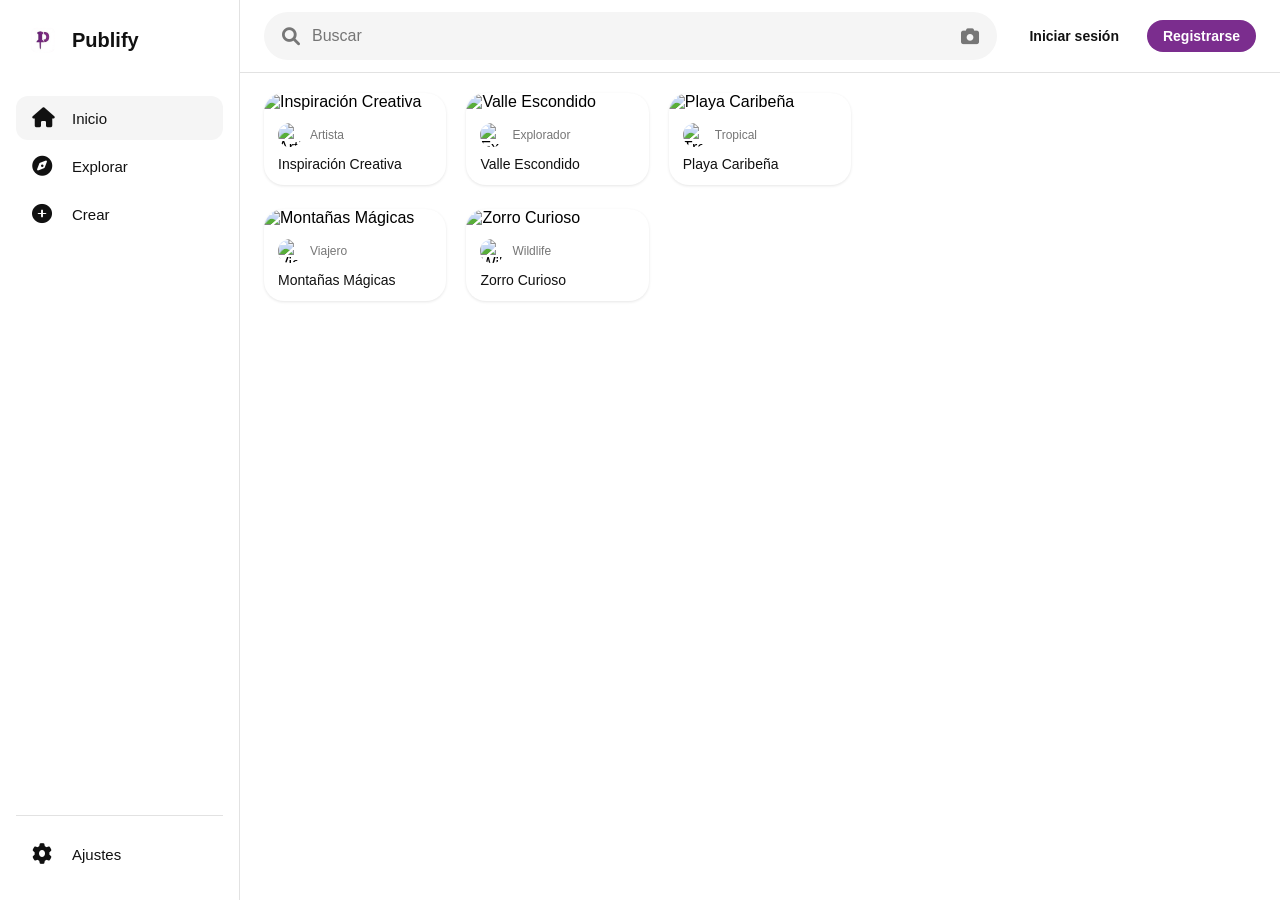
==== commit cea3e589: "cambios html y css" ====
--- a/index.html
+++ b/index.html
@@ -238,6 +238,44 @@
             font-size: 18px;
         }
 
+        /* Banner de categoría activa */
+        .category-banner {
+            background: linear-gradient(135deg, #7B2D8E 0%, #b76ed6 100%);
+            padding: 20px 24px;
+            margin: 0 24px 20px 24px;
+            border-radius: 24px;
+            display: flex;
+            justify-content: space-between;
+            align-items: center;
+        }
+
+        .category-banner-info h3 {
+            color: white;
+            font-size: 20px;
+            font-weight: 600;
+            margin-bottom: 4px;
+        }
+
+        .category-banner-info p {
+            color: rgba(255, 255, 255, 0.8);
+            font-size: 14px;
+        }
+
+        .clear-filter-btn {
+            background: rgba(255, 255, 255, 0.2);
+            border: none;
+            color: white;
+            padding: 8px 20px;
+            border-radius: 40px;
+            cursor: pointer;
+            font-weight: 500;
+            transition: background 0.2s;
+        }
+
+        .clear-filter-btn:hover {
+            background: rgba(255, 255, 255, 0.3);
+        }
+
         @media (max-width: 900px) {
             .sidebar {
                 position: fixed;
@@ -258,6 +296,13 @@
             .main-wrapper {
                 margin-left: 0;
             }
+            .category-banner {
+                margin: 0 16px 16px 16px;
+                padding: 16px;
+                flex-direction: column;
+                gap: 12px;
+                text-align: center;
+            }
         }
     </style>
 </head>
@@ -271,11 +316,9 @@
         </div>
         
         <div class="nav-icons">
-            <div class="nav-item active"><i class="fas fa-home"></i><span>Inicio</span></div>
-            <div class="nav-item"><i class="fas fa-compass"></i><span>Explorar</span></div>
+            <div class="nav-item active" id="homeNavBtn"><i class="fas fa-home"></i><span>Inicio</span></div>
+            <div class="nav-item" id="exploreNavBtn"><i class="fas fa-compass"></i><span>Explorar</span></div>
             <div class="nav-item" id="createNavBtn"><i class="fas fa-plus-circle"></i><span>Crear</span></div>
-            <div class="nav-item"><i class="fas fa-bell"></i><span>Notificaciones</span></div>
-            <div class="nav-item"><i class="fas fa-envelope"></i><span>Mensajes</span></div>
         </div>
 
         <div class="settings-container">
@@ -298,6 +341,17 @@
             </div>
         </header>
 
+        <!-- Banner de categoría activa (se muestra solo cuando hay filtro) -->
+        <div id="categoryBanner" class="category-banner" style="display: none;">
+            <div class="category-banner-info">
+                <h3 id="activeCategoryName"></h3>
+                <p id="activeCategoryCount">Explora las mejores ideas en esta categoría</p>
+            </div>
+            <button class="clear-filter-btn" id="clearFilterBtn">
+                <i class="fas fa-times"></i> Ver todas
+            </button>
+        </div>
+
         <main id="pinterest-container" class="masonry-grid"></main>
 
         <div class="loader" id="loader" style="display: none;">
@@ -310,9 +364,17 @@
         $(document).ready(function() {
             let allPosts = [];
             let displayedPosts = [];
+            let currentCategory = null;
             let isLoading = false;
             let currentPage = 0;
             const POSTS_PER_PAGE = 12;
+
+            // Leer categoría de la URL
+            const urlParams = new URLSearchParams(window.location.search);
+            const categoriaFromUrl = urlParams.get('categoria');
+            if (categoriaFromUrl) {
+                currentCategory = categoriaFromUrl;
+            }
 
             // ========== GESTIÓN DE USUARIO ==========
             function updateUserUI() {
@@ -385,7 +447,7 @@
                 }
             }
 
-            // ========== BOTÓN CREAR - REDIRIGIR A UPLOAD ==========
+            // ========== BOTONES DE NAVEGACIÓN ==========
             $('#createNavBtn').on('click', function() {
                 const token = localStorage.getItem('token');
                 if (!token) {
@@ -396,10 +458,38 @@
                 }
             });
 
+            $('#exploreNavBtn').on('click', function() {
+                window.location.href = 'explorar.html';
+            });
+
+            $('#homeNavBtn').on('click', function() {
+                window.location.href = 'index.html';
+            });
+
+            $('#clearFilterBtn').on('click', function() {
+                window.location.href = 'index.html';
+            });
+
+            // Mostrar banner si hay categoría activa
+            function updateCategoryBanner() {
+                if (currentCategory) {
+                    $('#activeCategoryName').text(currentCategory);
+                    const count = allPosts.filter(p => p.categoria === currentCategory).length;
+                    $('#activeCategoryCount').text(`${count} publicaciones en esta categoría`);
+                    $('#categoryBanner').show();
+                } else {
+                    $('#categoryBanner').hide();
+                }
+            }
+
             // ========== OBTENER POSTS DE LA API ==========
             async function fetchPosts() {
                 try {
-                    const response = await fetch('http://localhost:8000/posts');
+                    let url = 'http://localhost:8000/posts';
+                    if (currentCategory) {
+                        url += `?category=${encodeURIComponent(currentCategory)}`;
+                    }
+                    const response = await fetch(url);
                     allPosts = await response.json();
                     
                     allPosts = allPosts.map(post => ({
@@ -409,6 +499,7 @@
                         likes: Math.floor(Math.random() * 500) + 10
                     }));
                     
+                    updateCategoryBanner();
                     filterAndDisplayPosts();
                 } catch (error) {
                     console.error('Error:', error);
@@ -419,13 +510,18 @@
                         { id: 4, url: "https://images.unsplash.com/photo-1474511320723-9a56873867b5?w=600", titulo: "Zorro Curioso", categoria: "Animales", autor_nombre: "Wildlife", likes: 445 },
                         { id: 5, url: "https://images.unsplash.com/photo-1507525428034-b723cf961d3e?w=600", titulo: "Playa Caribeña", categoria: "Viajes", autor_nombre: "Tropical", likes: 1234 }
                     ];
+                    updateCategoryBanner();
                     filterAndDisplayPosts();
                 }
             }
 
-            // ========== FILTRAR POSTS (SOLO BÚSQUEDA) ==========
+            // ========== FILTRAR POSTS ==========
             function filterAndDisplayPosts() {
                 let filtered = [...allPosts];
+                
+                if (currentCategory) {
+                    filtered = filtered.filter(post => post.categoria === currentCategory);
+                }
                 
                 const searchTerm = $('#main-search').val().toLowerCase();
                 if (searchTerm) {
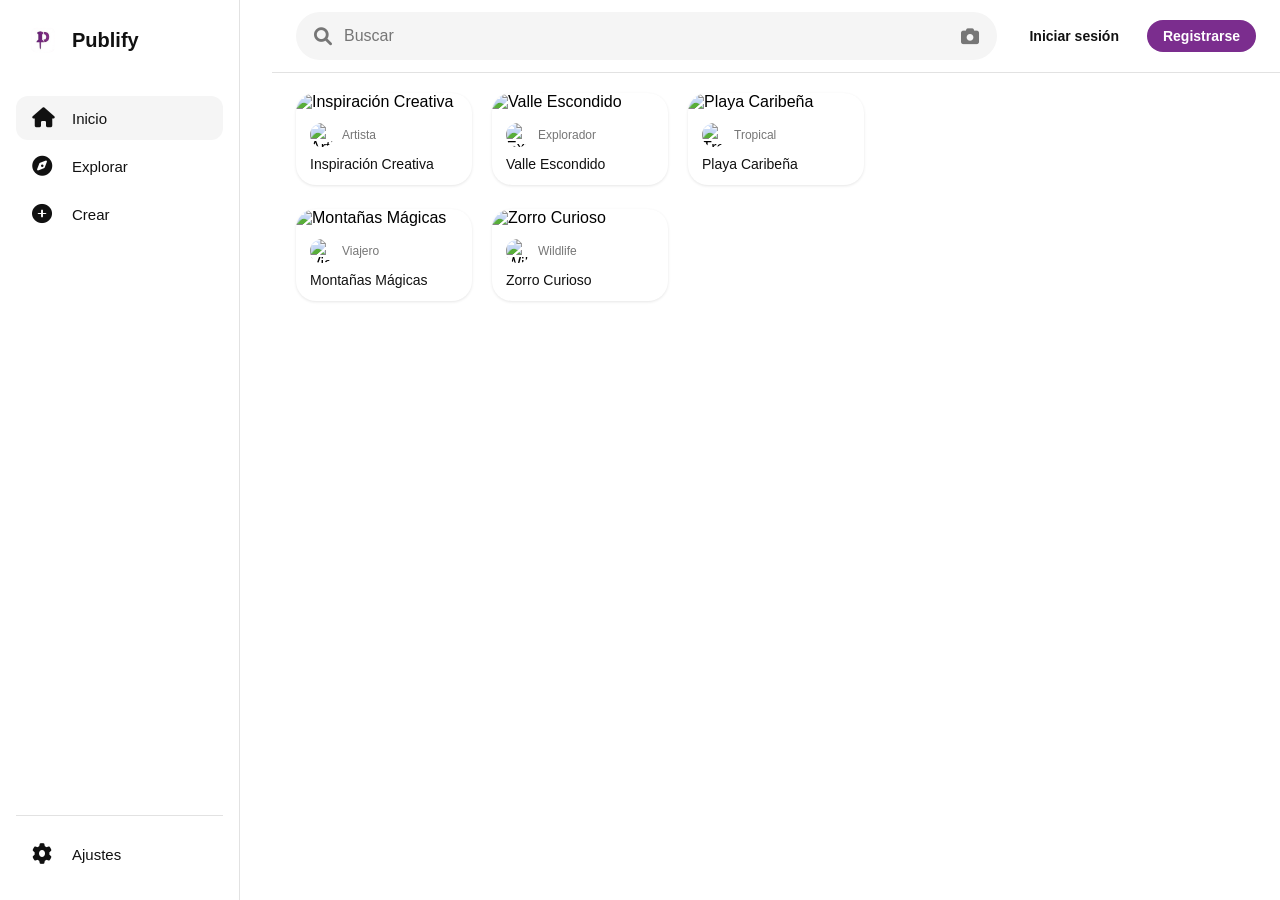
==== commit 6dd9f05e: "modo claro y oscuro" ====
--- a/index.html
+++ b/index.html
@@ -4,9 +4,13 @@
     <meta charset="UTF-8">
     <meta name="viewport" content="width=device-width, initial-scale=1.0">
     <title>Publify | Inspiración visual</title>
+    <img src="/imagenes/descarga.png" alt="Logo Publify" class="logo-img">
     <script src="https://code.jquery.com/jquery-3.7.1.min.js"></script>
     <link rel="stylesheet" href="https://cdnjs.cloudflare.com/ajax/libs/font-awesome/6.0.0-beta3/css/all.min.css">
     <link rel="stylesheet" href="/css/index.css">
+    <link rel="stylesheet" href="/css/settings-panel.css">
+    <link rel="stylesheet" href="/css/dark-mode.css">
+    <script src="settings-panel.js"></script>
     <style>
         /* ========== ESTILOS EXCLUSIVOS DE AUTENTICACIÓN ========== */
         .header-actions {
@@ -322,7 +326,7 @@
         </div>
 
         <div class="settings-container">
-            <div class="nav-item"><i class="fas fa-cog"></i><span>Ajustes</span></div>
+            <div class="nav-item" id="settingsNavBtn"><i class="fas fa-cog"></i><span>Ajustes</span></div>
         </div>
     </nav>
 
--- a/css/settings-panel.css
+++ b/css/settings-panel.css
@@ -0,0 +1,141 @@
+/* ========== PANEL DE AJUSTES ========== */
+
+.settings-overlay {
+    position: fixed;
+    top: 0;
+    left: 0;
+    right: 0;
+    bottom: 0;
+    background: rgba(0, 0, 0, 0.5);
+    z-index: 2000;
+    opacity: 0;
+    visibility: hidden;
+    transition: opacity 0.3s, visibility 0.3s;
+}
+
+.settings-overlay.show {
+    opacity: 1;
+    visibility: visible;
+}
+
+.settings-panel {
+    position: fixed;
+    top: 0;
+    right: -320px;
+    width: 320px;
+    height: 100vh;
+    background: white;
+    z-index: 2001;
+    box-shadow: -4px 0 20px rgba(0, 0, 0, 0.15);
+    transition: right 0.3s ease;
+    display: flex;
+    flex-direction: column;
+}
+
+.settings-panel.open {
+    right: 0;
+}
+
+body.dark-mode .settings-panel {
+    background: #1e1e1e;
+}
+
+.settings-panel-header {
+    display: flex;
+    justify-content: space-between;
+    align-items: center;
+    padding: 20px 24px;
+    border-bottom: 1px solid #e2e2e2;
+}
+
+body.dark-mode .settings-panel-header {
+    border-bottom-color: #3a3a3a;
+}
+
+.settings-panel-header h3 {
+    font-size: 20px;
+    font-weight: 600;
+    margin: 0;
+    display: flex;
+    align-items: center;
+    gap: 10px;
+}
+
+.settings-close-btn {
+    width: 36px;
+    height: 36px;
+    border-radius: 50%;
+    border: none;
+    background: #efefef;
+    cursor: pointer;
+    font-size: 18px;
+    transition: background 0.2s;
+}
+
+.settings-close-btn:hover {
+    background: #e2e2e2;
+}
+
+body.dark-mode .settings-close-btn {
+    background: #2a2a2a;
+    color: white;
+}
+
+body.dark-mode .settings-close-btn:hover {
+    background: #3a3a3a;
+}
+
+.settings-panel-body {
+    flex: 1;
+    padding: 24px;
+}
+
+.settings-section {
+    margin-bottom: 24px;
+}
+
+.settings-section h4 {
+    font-size: 16px;
+    font-weight: 600;
+    margin-bottom: 16px;
+    display: flex;
+    align-items: center;
+    gap: 10px;
+    color: #7B2D8E;
+}
+
+.settings-section h4 i {
+    width: 24px;
+}
+
+.settings-option {
+    display: flex;
+    justify-content: space-between;
+    align-items: center;
+    padding: 12px 0;
+    border-bottom: 1px solid #f0f0f0;
+}
+
+body.dark-mode .settings-option {
+    border-bottom-color: #3a3a3a;
+}
+
+.settings-option span {
+    font-size: 14px;
+}
+
+.theme-toggle-btn {
+    padding: 8px 16px;
+    border-radius: 40px;
+    border: none;
+    background: #7B2D8E;
+    color: white;
+    cursor: pointer;
+    font-size: 13px;
+    font-weight: 500;
+    transition: background 0.2s;
+}
+
+.theme-toggle-btn:hover {
+    background: #5a1a6b;
+}
--- a/css/dark-mode.css
+++ b/css/dark-mode.css
@@ -0,0 +1,232 @@
+/* ========== MODO OSCURO - ESTILOS GLOBALES ========== */
+
+body.dark-mode {
+    --text-dark: #ffffff;
+    --text-gray: #a0a0a0;
+    --gray-bg: #2a2a2a;
+    --gray-border: #3a3a3a;
+    background-color: #121212;
+    color: #ffffff;
+}
+
+/* Modo oscuro - Sidebar */
+body.dark-mode .sidebar {
+    background-color: #1e1e1e;
+    border-right-color: #3a3a3a;
+}
+
+body.dark-mode .logo-text {
+    color: #ffffff;
+}
+
+body.dark-mode .nav-item {
+    color: #e0e0e0;
+}
+
+body.dark-mode .nav-item:hover {
+    background-color: #2a2a2a;
+}
+
+body.dark-mode .nav-item.active {
+    background-color: #2a2a2a;
+}
+
+body.dark-mode .settings-container {
+    border-top-color: #3a3a3a;
+}
+
+/* Modo oscuro - Header */
+body.dark-mode .detail-header,
+body.dark-mode .explore-header,
+body.dark-mode header {
+    background-color: #1e1e1e;
+    border-bottom-color: #3a3a3a;
+}
+
+body.dark-mode .search-container {
+    background-color: #2a2a2a;
+}
+
+body.dark-mode .search-container input {
+    color: #ffffff;
+}
+
+body.dark-mode .search-container input::placeholder {
+    color: #888888;
+}
+
+/* Modo oscuro - Tarjetas */
+body.dark-mode .post-card {
+    background-color: #1e1e1e;
+    box-shadow: 0 1px 3px rgba(0, 0, 0, 0.3);
+}
+
+body.dark-mode .post-card:hover {
+    box-shadow: 0 8px 20px rgba(0, 0, 0, 0.3);
+}
+
+body.dark-mode .post-title {
+    color: #ffffff;
+}
+
+body.dark-mode .post-author span {
+    color: #a0a0a0;
+}
+
+/* Modo oscuro - Detalle */
+body.dark-mode .pin-detail-card {
+    background-color: #1e1e1e;
+}
+
+body.dark-mode .pin-detail-info {
+    background-color: #1e1e1e;
+}
+
+body.dark-mode .pin-author,
+body.dark-mode .comments-header,
+body.dark-mode .comment-input-container {
+    border-bottom-color: #3a3a3a;
+    border-top-color: #3a3a3a;
+}
+
+body.dark-mode .comment-item {
+    background-color: #2a2a2a;
+}
+
+body.dark-mode .comment-header-detail strong {
+    color: #ffffff;
+}
+
+body.dark-mode .comment-content-detail p {
+    color: #e0e0e0;
+}
+
+body.dark-mode .comment-input-container input {
+    background-color: #2a2a2a;
+    border-color: #3a3a3a;
+    color: #ffffff;
+}
+
+body.dark-mode .related-pin-overlay {
+    background-color: #1e1e1e;
+}
+
+body.dark-mode .related-pin-overlay p {
+    color: #ffffff;
+}
+
+/* Modo oscuro - Categorías */
+body.dark-mode .categories-bar {
+    background-color: #1e1e1e;
+    border-bottom-color: #3a3a3a;
+}
+
+body.dark-mode .category-btn {
+    background-color: #2a2a2a;
+    color: #e0e0e0;
+}
+
+body.dark-mode .category-btn.active {
+    background-color: #7B2D8E;
+    color: white;
+}
+
+body.dark-mode .category-banner {
+    background: linear-gradient(135deg, #5a1a6b 0%, #7B2D8E 100%);
+}
+
+/* Modo oscuro - Perfil */
+body.dark-mode .profile-card,
+body.dark-mode .profile-header {
+    background-color: #1e1e1e;
+}
+
+body.dark-mode .profile-name {
+    color: #ffffff;
+}
+
+body.dark-mode .profile-username {
+    color: #a0a0a0;
+}
+
+body.dark-mode .edit-form input,
+body.dark-mode .edit-form select,
+body.dark-mode .edit-form textarea {
+    background-color: #2a2a2a;
+    border-color: #3a3a3a;
+    color: #ffffff;
+}
+
+body.dark-mode .following-item {
+    background-color: #2a2a2a;
+}
+
+body.dark-mode .following-item:hover {
+    background-color: #3a3a3a;
+}
+
+body.dark-mode .following-info strong {
+    color: #ffffff;
+}
+
+/* Modo oscuro - Upload */
+body.dark-mode .upload-card,
+body.dark-mode .upload-header {
+    background-color: #1e1e1e;
+}
+
+body.dark-mode .dropzone {
+    background-color: #2a2a2a;
+    border-color: #3a3a3a;
+}
+
+body.dark-mode .dropzone:hover {
+    background-color: #3a3a3a;
+}
+
+body.dark-mode .form-group input,
+body.dark-mode .form-group select,
+body.dark-mode .form-group textarea {
+    background-color: #2a2a2a;
+    border-color: #3a3a3a;
+    color: #ffffff;
+}
+
+/* Modo oscuro - Login/Register */
+body.dark-mode .login-card,
+body.dark-mode .register-card {
+    background-color: #1e1e1e;
+}
+
+body.dark-mode .input-wrapper input {
+    background-color: #2a2a2a;
+    border-color: #3a3a3a;
+    color: #ffffff;
+}
+
+body.dark-mode .login-title,
+body.dark-mode .register-title {
+    color: #ffffff;
+}
+
+/* Modo oscuro - Dropdowns */
+body.dark-mode .user-dropdown {
+    background-color: #1e1e1e;
+    border-color: #3a3a3a;
+}
+
+body.dark-mode .dropdown-item {
+    color: #e0e0e0;
+}
+
+body.dark-mode .dropdown-item:hover {
+    background-color: #2a2a2a;
+}
+
+body.dark-mode .dropdown-header strong {
+    color: #ffffff;
+}
+
+body.dark-mode .dropdown-divider {
+    background-color: #3a3a3a;
+}
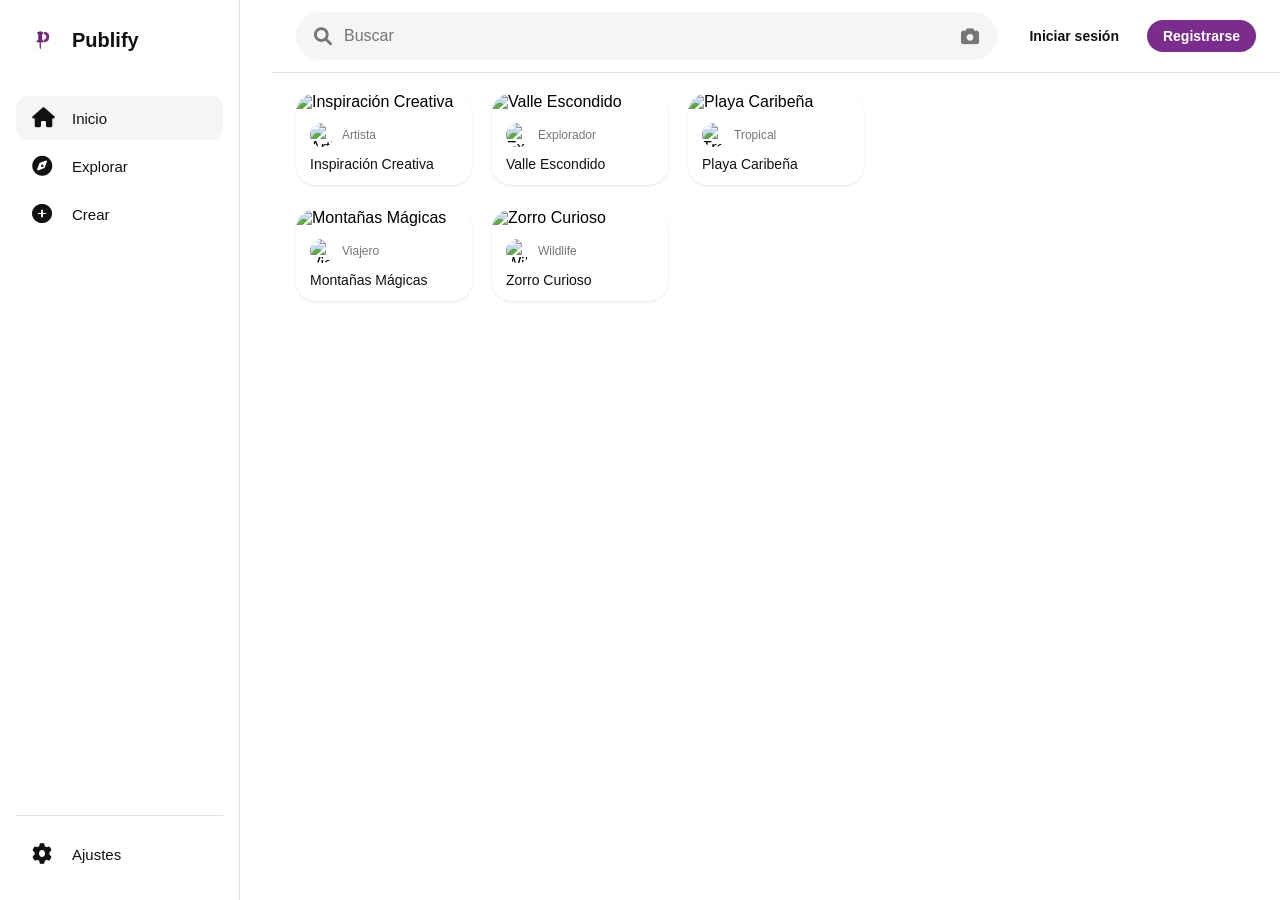
==== commit be903459: "Cambio a EC2" ====
--- a/index.html
+++ b/index.html
@@ -439,7 +439,7 @@
                 const token = localStorage.getItem('token');
                 if (token) {
                     $.ajax({
-                        url: 'http://localhost:8000/api/auth/verify',
+                        url: 'http://54.210.12.34:8000/api/auth/verify',
                         method: 'GET',
                         headers: { 'Authorization': `Bearer ${token}` },
                         error: function() {
@@ -489,7 +489,7 @@
             // ========== OBTENER POSTS DE LA API ==========
             async function fetchPosts() {
                 try {
-                    let url = 'http://localhost:8000/posts';
+                    let url = 'http://54.210.12.34:8000/posts';
                     if (currentCategory) {
                         url += `?category=${encodeURIComponent(currentCategory)}`;
                     }
